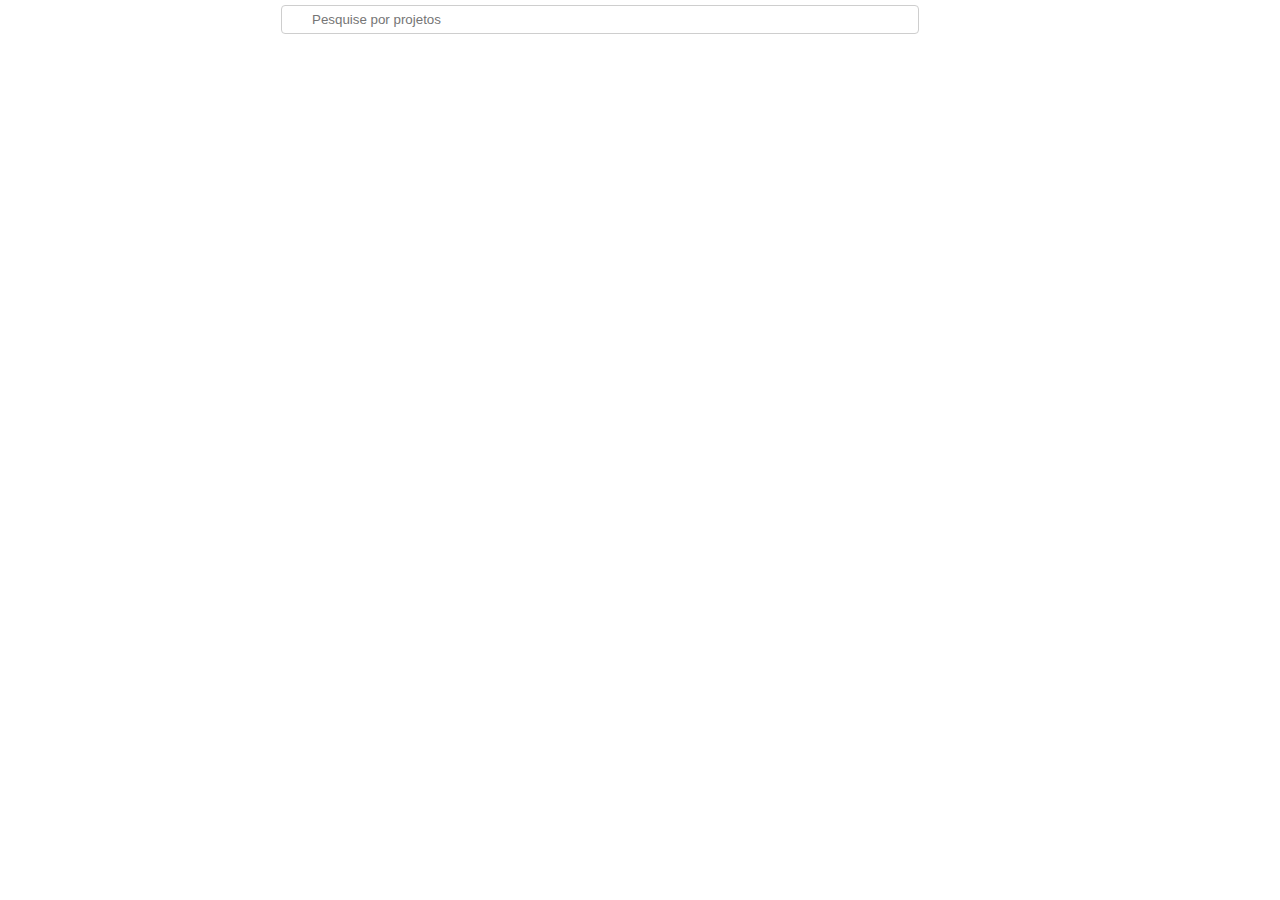
==== dashboard/index.html @ 2e4d389b "second commit" ====
<!DOCTYPE html>
<html lang="en">
<head>
    <link rel="stylesheet" href="style.css">
    <link rel="stylesheet" href="https://cdnjs.cloudflare.com/ajax/libs/font-awesome/6.7.0/css/all.min.css" integrity="sha512-9xKTRVabjVeZmc+GUW8GgSmcREDunMM+Dt/GrzchfN8tkwHizc5RP4Ok/MXFFy5rIjJjzhndFScTceq5e6GvVQ==" crossorigin="anonymous" referrerpolicy="no-referrer" />
    <meta charset="UTF-8">
    <meta name="viewport" content="width=, initial-scale=1.0">
    <title>Document</title>
</head>
<body>
   <main class="container">
    <header class="topo">
        <div class="logo">
            <img width="100px" src="https://encrypted-tbn0.gstatic.com/images?q=tbn:ANd9GcSwxWjbiOX8rYuq720FgrIefCPVC-y-gHSUYg&s" alt="">
        </div>
        <div class="barra-pesquisa">
            <div class="pesquisa">
                <i class="fa-solid fa-magnifying-glass"></i>
                <input type="text" placeholder="Pesquise por projetos">
            </div>
        </div>
        <div class="perfil">
            <i class="fa-solid fa-moon"></i>
            <i class="fa-solid fa-bell"></i>
            <img width="40px" src="https://www.pngarts.com/files/8/Lacoste-PNG-Image-Background.png" alt="">

        </div>
    </header>
   </main> 
</body>
</html>
---- dashboard/style.css ----
body{
    margin: 0;
    padding: 0;
    font-family: Arial, Helvetica, sans-serif;
    box-sizing: border-box;
}

.container{
    width: 100%;
    height: 100vh;

}

.container .topo{
    display: flex;
    justify-content: space-between;
    align-items: center;
    padding: 5px 30px;

}

.container .topo .barra-pesquisa{
    width: 600px;
    border: 1px solid #cecece;
    padding: 5px 18px;
    border-radius: 4px;

}

.container .topo .barra-pesquisa .pesquisa{
    display: flex;
    align-items: center;
    gap: 10px;

}

.container .topo .barra-pesquisa .pesquisa input{
    width: 100%;
    border: none;
    outline: none;
    background-color: transparent;

}

.container .topo .perfil{
    display: flex;
    align-items: center;
    gap: 20px;

}

.container .topo .perfil img{
    border-radius: 50%;



}
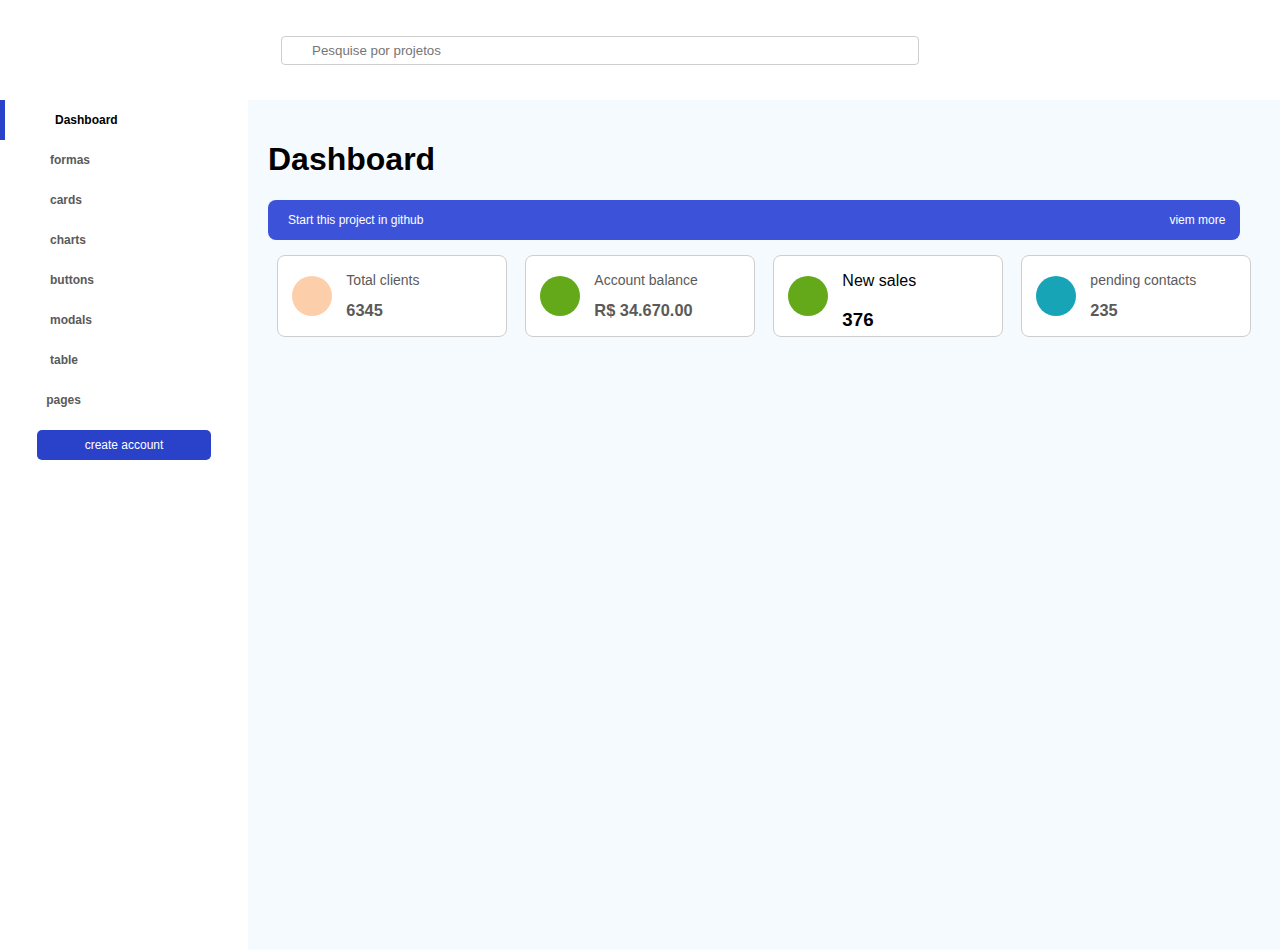
==== commit 98012ea2: "aula 4" ====
--- a/dashboard/index.html
+++ b/dashboard/index.html
@@ -26,6 +26,130 @@
 
         </div>
     </header>
+   
+    <section class="content">
+        <aside class="side-menu">
+            <div class="opcoes">
+                <div class="opcao" id="selected">
+                    <div class="icone">
+                        <i class="fa-solid fa-house"></i>
+                    </div>
+                    <span>Dashboard</span>
+                </div>
+                <div class="opcao">
+                    <div class="icone">
+                        <i class="fa-brands fa-wpforms"></i>
+                    </div>
+                    <span>formas</span>
+                </div>
+                <div class="opcao">
+                    <div class="icone">
+                        <i class="fa-solid fa-folder-open"></i>
+                    </div>
+                    <span>cards</span>
+                </div>
+                <div class="opcao">
+                    <div class="icone">
+                        <i class="fa-regular fa-chart-pie"></i>
+                    </div>
+                    <span>charts</span>
+                </div>
+                <div class="opcao">
+                    <div class="icone">
+                        <i class="fa-regular fa-chart-pie"></i>
+                    </div>
+                    <span>buttons</span>
+                </div>
+                <div class="opcao">
+                    <div class="icone">
+                        <i class="fa-solid fa-layer-group"></i>
+                    </div>
+                    <span>modals</span>
+                </div>
+                <div class="opcao">
+                    <div class="icone">
+                        <i class="fa-solid fa-layer-group"></i>
+                    </div>
+                    <span>table</span>
+                </div>
+                <div class="opcao">
+                    <div class="icone">
+                        <i class="fa-solid fa-gauge-high"></i>
+                    </div>
+                    <div class="conteudo">
+                        <span>pages</span>
+                        <div class="icone">
+                            <i class="fa-solid fa-chevron-down"></i>
+                    </div>
+                   
+                    </div> 
+                </div>
+    
+            </div>
+            <button>create account</button>
+            
+        </aside>
+        <section class="main-content">
+            <h1>Dashboard</h1>
+            <div class="banner">
+                <div class="star">
+                    <i class="fa-solid fa-star"></i>
+                    <p>Start this project in github</p>
+                </div>
+                <a href="">viem more</a>
+            </div>
+            <div class="cards">
+                <div class="card" id="um">
+                    <div class="esquerda">
+                        <div class="icone">
+                            <i class="fa-solid fa-user-group"></i>
+                        </div>
+
+                    </div>
+                    <div class="direita">
+                        <p>Total clients</p>
+                        <h3>6345</h3>
+                    </div>
+                </div>
+                <div class="card" id="dois">
+                    <div class="esquerda">
+                        <div class="icone">
+                            <i class="fa-solid fa-money-bill"></i>
+                        </div>
+
+                    </div>
+                    <div class="direita">
+                        <p>Account balance</p>
+                        <h3>R$ 34.670.00</h3>
+                    </div>
+                </div>
+                <div class="card"  id="tres">
+                    <div class="esquerda">
+                        <div class="icone">
+                            <i class="fa-solid fa-cart-shopping"></i>
+                        </div>
+
+                    </div>
+                    <div class="direta">
+                        <p>New sales</p>
+                        <h3>376</h3>
+                    </div>
+                </div>
+                <div class="card" id="quatro">
+                    <div class="esquerda">
+                        <div class="icone">
+                            <i class="fa-solid fa-comment"></i>
+                        </div>
+
+                    </div>
+                    <div class="direita">
+                        <p>pending contacts</p>
+                        <h3>235</h3>
+                    </div>
+                </div>
+            </div>
+        </section>
+    </section>
    </main> 
 </body>
 </html>--- a/dashboard/style.css
+++ b/dashboard/style.css
@@ -16,6 +16,7 @@
     justify-content: space-between;
     align-items: center;
     padding: 5px 30px;
+    height: 10%;
 
 }
 
@@ -52,6 +53,199 @@
 .container .topo .perfil img{
     border-radius: 50%;
 
-
-
-}+}
+
+.container .content{
+    display: flex;
+    width: 100%;
+    height: 90%;
+
+}
+
+.container .side-menu{
+    width: 20%;
+    height: 100%;
+    display: flex;
+    flex-direction: column;
+    align-items: center;
+}
+
+.container .side-menu .opcoes{
+    width: 100%;
+    height: auto;
+
+}
+
+.container .side-menu .opcoes .opcao{
+    width: 100%;
+    height: 40px;
+    display: flex;
+    align-items: center;
+    gap: 10px;
+    color: #5a5a5a;
+    transition: all 300ms ease;
+
+}
+
+.container .side-menu .opcoes .opcao .icone{
+    width: 40px;
+    height: 40px;
+    display: flex;
+    justify-content: center;
+    align-items: center;
+
+}
+
+.container .side-menu .opcoes .opcao span{
+    font-size: 12px;
+    font-weight: bold;
+    
+
+}
+
+#selected{
+    color: black;
+    border-left: 5px solid #2a42ca;
+
+}
+
+.container .side-menu button{
+    width: 70%;
+    height: 30px;
+    border: none;
+    background-color: #2a42ca;
+    color: white;
+    border-radius: 5px;
+    font-size: 12px;
+    margin-top: 10px;
+
+}
+
+.container .side-menu .opcoes .opcao:hover{
+    background-color: #f1f1f1;
+    cursor: pointer;
+
+}
+
+.container .side-menu .opcoes .opcao .conteudo{
+    display: flex;
+    width: 90%;
+    justify-content: space-between;
+    align-items: center;
+    
+}
+
+.container .side-menu .opcoes .opcao .conteudo{
+    font-size: 10px;
+}
+
+.container .side-menu button:hover{
+    color: #2a42ca;
+    border: 2px solid #2a42ca;
+    background-color: white;
+    cursor: pointer;
+    transition: all 300ms ease;
+}
+
+.container .content .main-content{
+    width: 80%;
+    height: 100%;
+    background-color: #f5faff;
+    padding: 20px;
+}
+
+.container .content .main-content .banner{
+    width: 95%;
+    height: 40px;
+    background-color: #3c53d9;
+    display: flex;
+    justify-content: space-between;
+    align-items: center;
+    border-radius: 8px;
+    padding: 0 15px;
+}
+
+.container .content .main-content .banner .star{
+    display: flex;
+    gap: 5px;
+    color: white;
+    align-items: center;
+    font-size: 12px;
+}
+
+.container .content .main-content .banner a{
+    color: white;
+    font-size: 12px;
+    text-decoration: none;
+}
+
+.container .content .main-content .cards{
+    display: flex;
+    justify-content: space-around;
+    margin-top: 15px;
+}
+
+.container .content .main-content .cards .card{
+    width: 23%;
+    height: 80px;
+    background-color: white;
+    border: 1px solid #cecece;
+    border-radius: 8px;
+    display: flex;
+}
+
+.container .content .main-content .cards .card .esquerda{
+    width: 30%;
+    height: 100%;
+    display: flex;
+    justify-content: center;
+    align-items: center;
+}
+
+.container .content .main-content .cards .card .direita{
+    width: 70%;
+    height: 100%;
+    display: flex;
+    flex-direction: column;
+    justify-content: center;
+    line-height: 0;
+    font-size: 14px;
+    color: #5a5a5a;
+}
+
+.container .content .main-content .cards .card .esquerda .icone{
+    width: 40px;
+    height: 40px;
+    display: flex;
+    justify-content: center;
+    align-items: center;
+    border-radius: 50%;
+    font-size: 14px;
+    background-color: #64a91a;
+}
+
+#um .esquerda .icone{
+    background-color: #fdceaa;
+    color: #fd8a31;
+}
+
+#dois .esquerda .icone{
+    background-color: #64a91a;
+    color: #21c52e;
+
+}
+
+#tres .esqeurda .icone{
+    background-color: #1e8dcd;
+    color: #161fa0;
+}
+
+#quatro .esquerda .icone{
+    background-color: #18a4b7;
+    color: #1760b9;
+
+
+}
+
+
+
